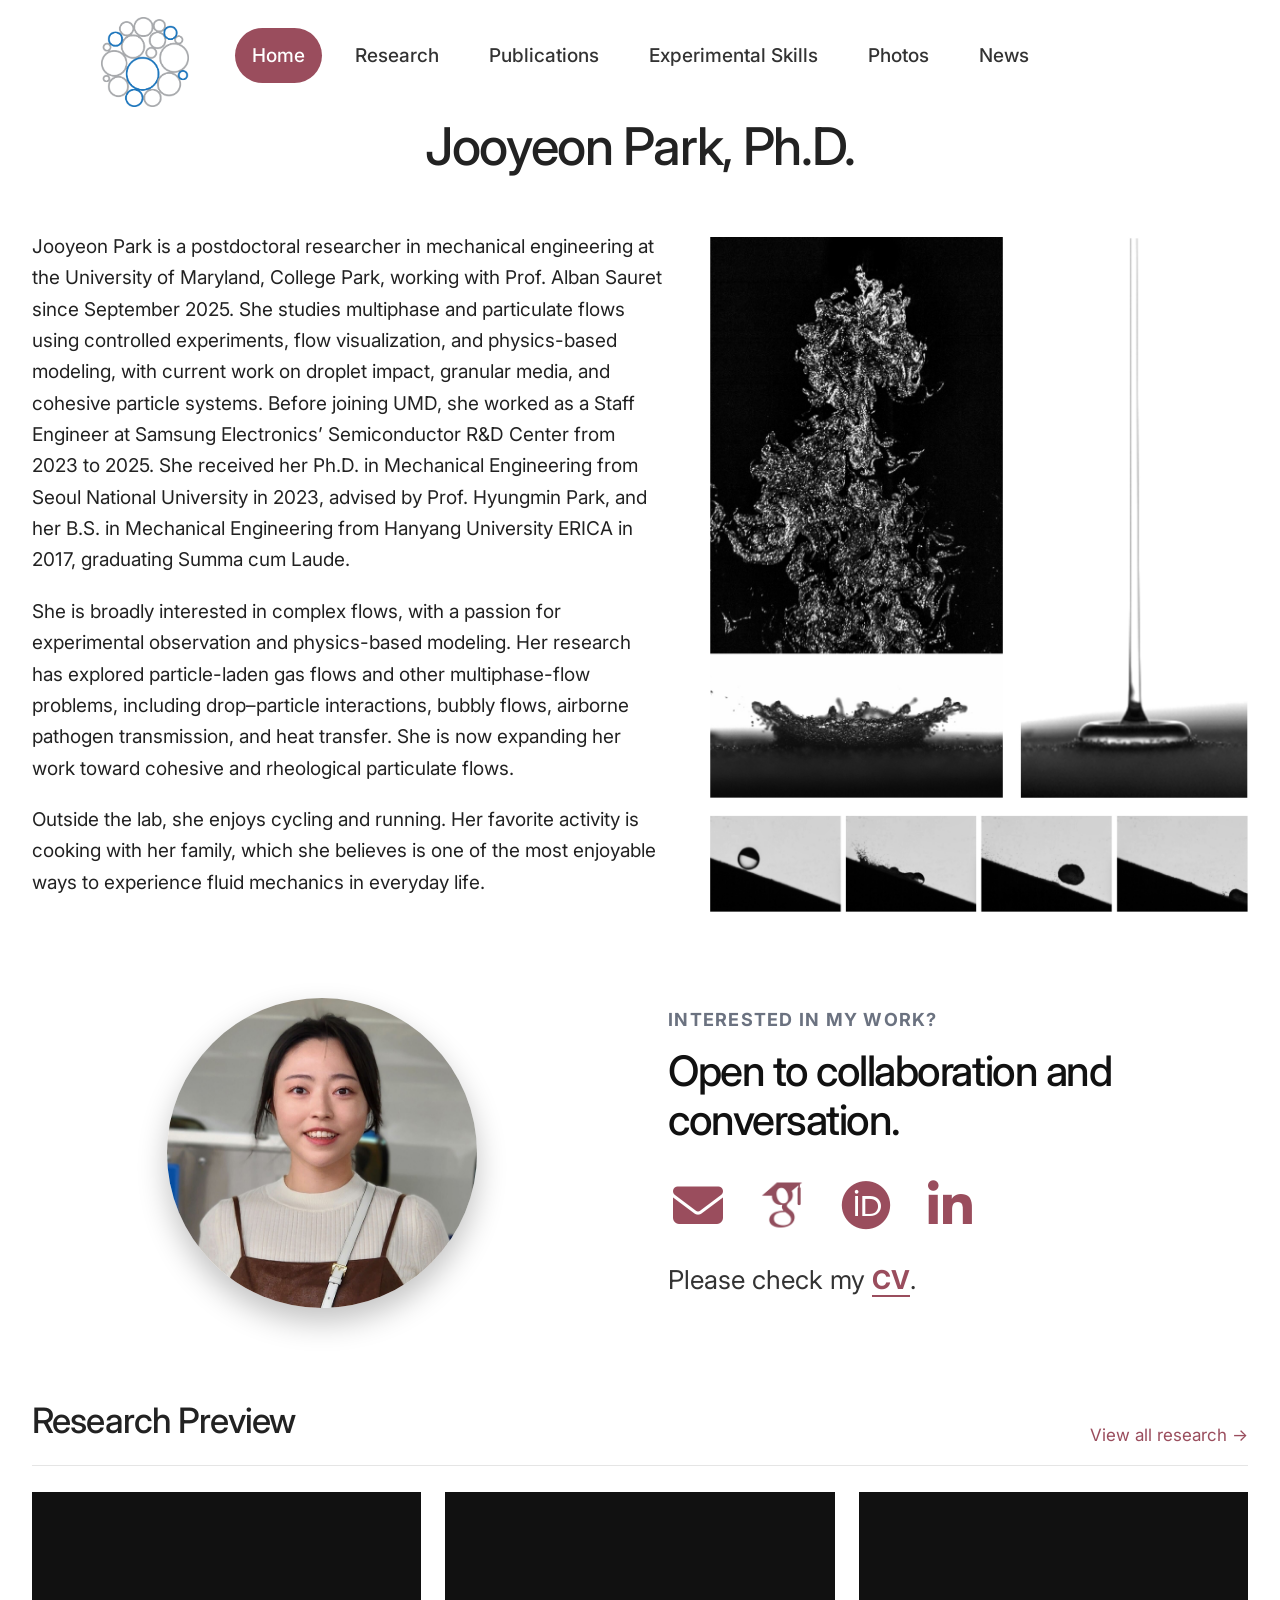
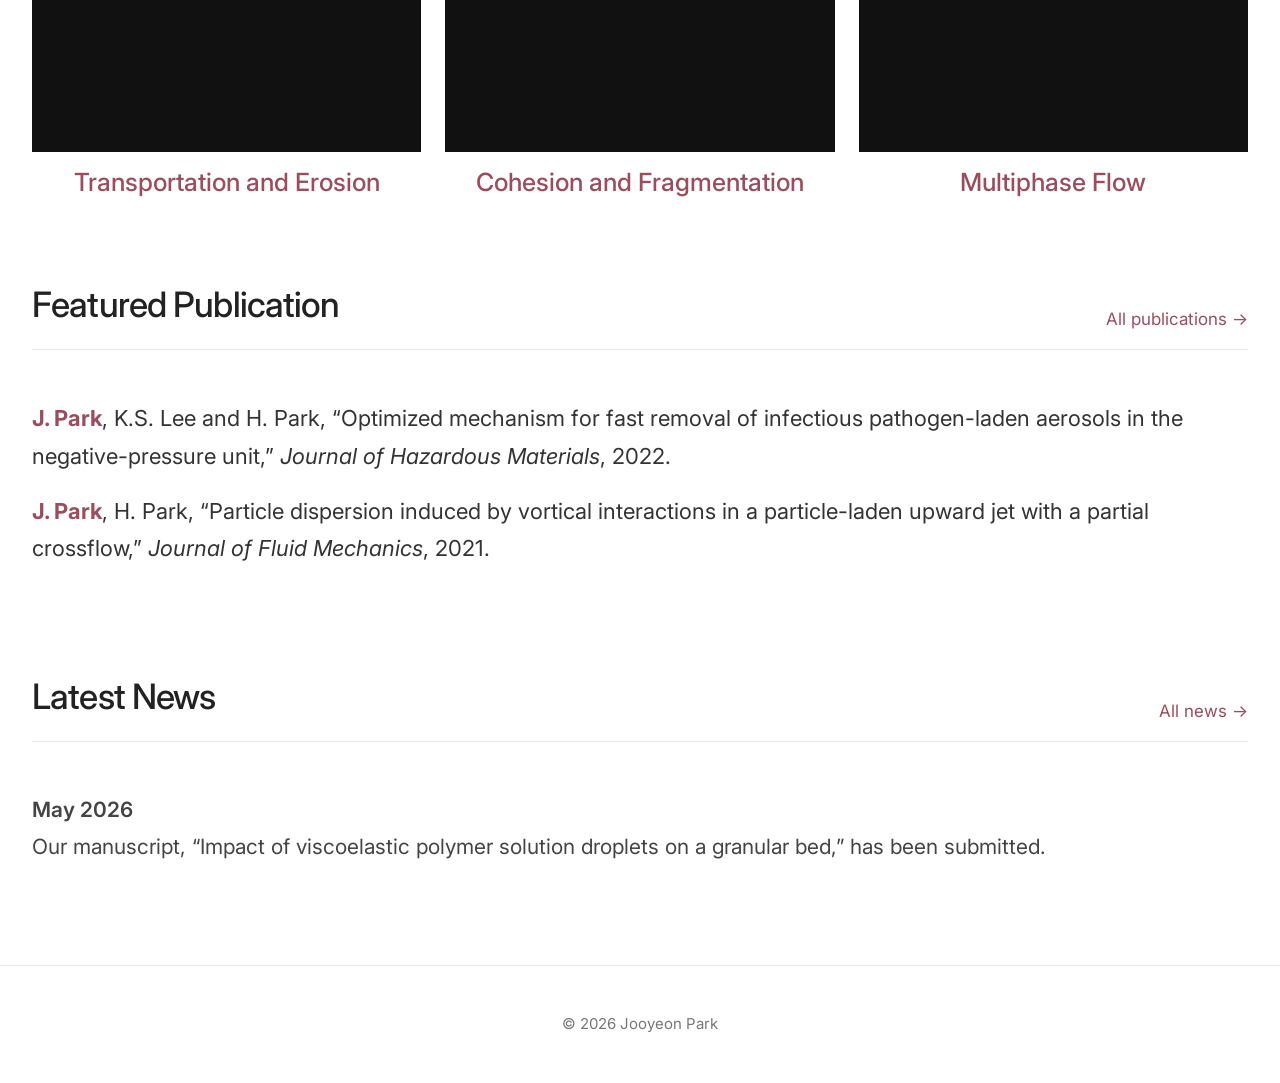
==== index.html @ 4d7eede8 "Update index.html" ====
<!DOCTYPE html>
<html lang="en">
<head>
  <meta charset="UTF-8" />
  <meta name="viewport" content="width=device-width, initial-scale=1.0" />

  <title>Jooyeon Park</title>

  <link rel="icon" type="image/png" href="./favicon.png?v=2">
  <link rel="preconnect" href="https://fonts.googleapis.com">
  <link rel="preconnect" href="https://fonts.gstatic.com" crossorigin>
  <link href="https://fonts.googleapis.com/css2?family=Inter:wght@300;400;500;600;700&display=swap" rel="stylesheet">

  <link rel="stylesheet" href="https://cdnjs.cloudflare.com/ajax/libs/font-awesome/6.5.1/css/all.min.css">
  <link rel="stylesheet" href="style.css" />
</head>

<body class="home-page">

  <nav class="navbar">
    <div class="site-logo" href="./" aria-label="Home">
      <img src="images/favicon2.png" alt="Jooyeon Park site icon">
    </div>

    <a class="active" href="index.html">Home</a>
    <a href="research/index.html">Research</a>
    <a href="publications/index.html">Publications</a>
    <a href="equipment/index.html">Experimental Skills</a>
    <a href="photos/index.html">Photos</a>
    <a href="news/index.html">News</a>
  </nav>

  <main class="page">

    <!-- Intro / Home -->
    <section class="intro-section">
      <h1>Jooyeon Park, Ph.D.</h1>

      <div class="intro-content">
        <div class="intro-text">
          <p>
            Jooyeon Park is a postdoctoral researcher in mechanical engineering at the University of Maryland, College Park, working with Prof. Alban Sauret since September 2025. She studies multiphase and particulate flows using controlled experiments, flow visualization, and physics-based modeling, with current work on droplet impact, granular media, and cohesive particle systems. Before joining UMD, she worked as a Staff Engineer at Samsung Electronics’ Semiconductor R&D Center from 2023 to 2025. She received her Ph.D. in Mechanical Engineering from Seoul National University in 2023, advised by Prof. Hyungmin Park, and her B.S. in Mechanical Engineering from Hanyang University ERICA in 2017, graduating Summa cum Laude. 
          </p>

          <p>
            She is broadly interested in complex flows, with a passion for experimental observation and physics-based modeling. Her research has explored particle-laden gas flows and other multiphase-flow problems, including drop–particle interactions, bubbly flows, airborne pathogen transmission, and heat transfer. She is now expanding her work toward cohesive and rheological particulate flows.
          </p>

          <p>
            Outside the lab, she enjoys cycling and running. Her favorite activity is cooking with her family, which she believes is one of the most enjoyable ways to experience fluid mechanics in everyday life.
          </p>
        </div>

        <div class="intro-image">
          <img src="images/first.jpg" alt="Research image collage" />
        </div>
      </div>
    </section>

    <!-- Contact / collaboration block -->
    <section class="connect-section">
      <div class="connect-photo">
        <img src="images/profile.jpg" alt="Profile photo of Jooyeon Park" />
      </div>

      <div class="connect-box">
        <p class="connect-kicker">Interested in my work?</p>
        <h2>Open to collaboration and conversation.</h2>

        <div class="connect-icons">
          <a href="mailto:jooypark@umd.edu" aria-label="Email" title="Email">
            <i class="fa-solid fa-envelope"></i>
          </a>

          <a href="https://scholar.google.com/citations?user=47e7p54AAAAJ&hl=en" target="_blank" aria-label="Google Scholar" title="Google Scholar">
            <img class="scholar-icon" src="images/google-scholar.png" alt="Google Scholar" />
          </a>

          <a href="https://orcid.org/0009-0008-8327-554X" target="_blank" aria-label="ORCID" title="ORCID">
            <i class="fa-brands fa-orcid"></i>
          </a>

          <a href="https://www.linkedin.com/in/jooyeon-park-phd-221853184/overlay/contact-info/" target="_blank" aria-label="LinkedIn" title="LinkedIn">
            <i class="fa-brands fa-linkedin-in"></i>
          </a>
        </div>

        <p class="cv-line">Please check my <a href="files/CV.pdf" target="_blank">CV</a>.</p>
      </div>
    </section>

    <!-- Research Preview -->
    <section class="section">
      <div class="section-header">
        <h2>Research Preview</h2>
        <a href="research/index.html">View all research →</a>
      </div>

      <div class="research-grid">
        <a href="research/index.html" class="research-card" aria-label="Transportation and Erosion">
          <video autoplay muted loop playsinline preload="metadata" poster="images/research1.jpg">
            <source src="videos/research1.mp4" type="video/mp4" />
          </video>
          <h3>Transportation and Erosion</h3>
        </a>

        <a href="research/index.html" class="research-card" aria-label="Cohesion and Fragmentation">
          <video autoplay muted loop playsinline preload="metadata" poster="images/research2.jpg">
            <source src="videos/research2.mp4" type="video/mp4" />
          </video>
          <h3>Cohesion and Fragmentation</h3>
        </a>

        <a href="research/index.html" class="research-card" aria-label="Multiphase Flow">
          <video autoplay muted loop playsinline preload="metadata" poster="images/research3.jpg">
            <source src="videos/research3.mp4" type="video/mp4" />
          </video>
          <h3>Multiphase Flow</h3>
        </a>
      </div>
    </section>

  <!-- Featured Publication -->
  <section class="section">
    <div class="section-header">
      <h2>Featured Publication</h2>
      <a href="publications/index.html">All publications →</a>
    </div>

    <div class="publication-box">
      <p>
        <strong class="author-highlight">J. Park</strong>, K.S. Lee and H. Park,
        “Optimized mechanism for fast removal of infectious pathogen-laden aerosols in the negative-pressure unit,”
        <em>Journal of Hazardous Materials</em>, 2022.
      </p>

      <p>
        <strong class="author-highlight">J. Park</strong>, H. Park,
        “Particle dispersion induced by vortical interactions in a particle-laden upward jet with a partial crossflow,”
        <em>Journal of Fluid Mechanics</em>, 2021.
      </p>
    </div>
  </section>

    <!-- Latest News -->
    <section class="section">
      <div class="section-header">
        <h2>Latest News</h2>
        <a href="news/index.html">All news →</a>
      </div>

      <div class="news-preview">
        <p class="news-date">May 2026</p>
        <p>Our manuscript, “Impact of viscoelastic polymer solution droplets on a granular bed,” has been submitted.</p>
      </div>
    </section>



  </main>

  <footer>
    <p>© 2026 Jooyeon Park</p>
  </footer>

</body>
</html>
---- style.css ----
* {
  box-sizing: border-box;
}

:root {
  --text: #222;
  --muted: #555;
  --light-muted: #777;
  --border: #e5e5e5;
  --link: #9A4D5D;
  --background: #ffffff;
  --accent: #9A4D5D;
  --accent-dark: #743746;
}

body {
  margin: 0;
  font-family: "Inter", "Helvetica Neue", Arial, sans-serif;
  color: var(--text);
  background: var(--background);
  line-height: 1.75;
}

a {
  color: var(--link);
  text-decoration: none;
}

a:hover {
  text-decoration: underline;
}

img {
  max-width: 100%;
  display: block;
}

/* Navigation */

.navbar {
  max-width: 1320px;
  margin: 0 auto;
  padding: 28px 32px 12px;
  display: flex;
  justify-content: center;
  align-items: center;
  flex-wrap: wrap;
  gap: 16px;
  position: relative;
}

.navbar a {
  color: #333;
  font-size: 19px;
  font-weight: 500;
  padding: 11px 17px;
  border-radius: 999px;
}

.navbar a:hover {
  background: #F3E4E8;
  color: var(--accent);
  text-decoration: none;
}

.navbar a.active {
  background: var(--accent);
  color: white;
}

/* Page */

.page {
  max-width: 1320px;
  margin: 0 auto;
  padding: 12px 32px 76px;
}

/* Intro section */

.intro-section {
  padding: 10px 0 58px;
}

.intro-section h1,
.page-title {
  text-align: center;
  font-size: 52px;
  font-weight: 500;
  margin: 0 0 54px;
  letter-spacing: -0.025em;
  line-height: 1.15;
}

.intro-content {
  display: grid;
  grid-template-columns: minmax(0, 1.08fr) minmax(300px, 0.92fr);
  gap: 46px;
  align-items: center;
}

.intro-text {
  padding-top: 0;
}

.intro-text p {
  font-size: 19px;
  color: #222;
  margin: 0 0 20px;
  text-align: left;
  line-height: 1.65;
}

.intro-image {
  display: flex;
  justify-content: center;
  align-items: center;
}

.intro-image img {
  width: 100%;
  max-width: 560px;
  height: auto;
  object-fit: contain;
}

/* Contact / collaboration block */

.connect-section {
  display: grid;
  grid-template-columns: 1fr 1fr;
  gap: 56px;
  align-items: center;
  margin: 22px 0 82px;
}

.connect-photo {
  display: flex;
  align-items: center;
  justify-content: center;
}

.connect-photo img {
  width: 310px;
  height: 310px;
  object-fit: cover;
  border-radius: 50%;
  box-shadow: 0 14px 30px rgba(0, 0, 0, 0.24);
}

.connect-box {
  background: transparent;
  padding: 0;
  border: none;
  display: flex;
  flex-direction: column;
  justify-content: center;
}

.connect-kicker {
  margin: 0 0 12px;
  font-size: 18px;
  letter-spacing: 0.07em;
  text-transform: uppercase;
  color: #6b7280;
  font-weight: 700;
}

.connect-box h2 {
  margin: 0 0 30px;
  font-size: 42px;
  font-weight: 500;
  letter-spacing: -0.035em;
  line-height: 1.16;
  color: #111;
  max-width: 620px;
}

.connect-icons {
  display: flex;
  align-items: center;
  gap: 24px;
}

.connect-icons a {
  display: inline-flex;
  align-items: center;
  justify-content: center;
  width: 60px;
  height: 60px;
  color: var(--accent);
  background: transparent;
  border: none;
  text-decoration: none;
  transition: transform 0.18s ease, color 0.18s ease, filter 0.18s ease;
}

.connect-icons a:hover {
  color: var(--accent-dark);
  transform: translateY(-2px);
  text-decoration: none;
}

.connect-icons i {
  font-size: 50px;
  width: auto;
  text-align: center;
}

/* Google Scholar image icon */

.scholar-icon {
  width: 65px;
  height: 65px;
  object-fit: contain;
  display: block;
  filter: brightness(0) saturate(100%) invert(36%) sepia(27%) saturate(876%) hue-rotate(297deg) brightness(91%) contrast(86%);
}

.connect-icons a:hover .scholar-icon {
  filter: brightness(0) saturate(100%) invert(36%) sepia(27%) saturate(876%) hue-rotate(297deg) brightness(91%) contrast(86%);
}

/* CV link below contact icons */

.cv-line {
  margin: 22px 0 0;
  font-size: 26px;
  color: #333;
}

.cv-line a {
  color: var(--accent);
  font-weight: 700;
  border-bottom: 2px solid var(--accent);
}

.cv-line a:hover {
  color: var(--accent-dark);
  border-bottom-color: var(--accent-dark);
  text-decoration: none;
}

/* Sections */

.section {
  margin-top: 74px;
}

.section-header {
  display: flex;
  justify-content: space-between;
  align-items: flex-end;
  gap: 24px;
  margin-bottom: 26px;
  border-bottom: 1px solid var(--border);
  padding-bottom: 14px;
}

.section-header h2 {
  margin: 0;
  font-size: 35px;
  font-weight: 500;
  letter-spacing: -0.025em;
}

.section-header a {
  font-size: 17px;
}

/* Research Preview */

.research-grid {
  display: grid;
  grid-template-columns: repeat(3, 1fr);
  gap: 24px;
}

.research-card {
  display: block;
  color: var(--text);
}

.research-card:hover {
  text-decoration: none;
}

.research-card video {
  width: 100%;
  height: 260px;
  object-fit: cover;
  background: #111;
  display: block;
  margin-bottom: 14px;
}

.research-card h3 {
  margin: 0;
  font-size: 25px;
  font-weight: 500;
  color: #9A4D5D;
  line-height: 1.35;
  text-align: center;
}

.research-card:hover video {
  opacity: 0.92;
}

/* Featured Publication */

.publication-box {
  padding: 24px 0;
}

.publication-box p {
  margin: 0 0 18px;
  font-size: 22px;
  color: #333;
  line-height: 1.7;
}

.publication-box p:last-child {
  margin-bottom: 0;
}

/* News */

.news-preview {
  padding: 24px 0;
}

.news-date {
  margin: 0 0 6px;
  font-size: 19px;
  font-weight: 600;
  color: #222;
}

.news-preview p {
  margin: 0;
  font-size: 21px;
  color: #444;
}

/* Footer */

footer {
  border-top: 1px solid var(--border);
  text-align: center;
  padding: 30px 20px;
  font-size: 15px;
  color: #777;
}

/* Mobile */

@media (max-width: 900px) {
  .navbar {
    gap: 10px;
  }

  .navbar a {
    font-size: 16px;
    padding: 8px 12px;
  }

  .intro-section h1,
  .page-title {
    font-size: 40px;
    margin-bottom: 36px;
  }
  
  .intro-content {
    display: flex;
    flex-direction: column;
    gap: 30px;
  }

  .intro-image {
    order: 1;
  }

  .intro-text {
    order: 2;
    padding-top: 0;
  }

  .intro-image img {
    width: 100%;
    max-width: 520px;
    height: auto;
    margin: 0 auto;
  }

  .intro-text p {
    font-size: 16px;
    text-align: left;
  }

  .connect-section {
    grid-template-columns: 1fr;
    gap: 32px;
    margin: 22px 0 62px;
  }

  .connect-photo {
    justify-content: center;
  }

  .connect-photo img {
    width: 230px;
    height: 230px;
  }

  .connect-box {
    text-align: center;
    align-items: center;
  }

  .connect-kicker {
    font-size: 15px;
  }

  .connect-box h2 {
    font-size: 30px;
    max-width: none;
  }

  .connect-icons {
    justify-content: center;
    gap: 20px;
  }

  .connect-icons a {
    width: 38px;
    height: 38px;
  }

  .connect-icons i {
    font-size: 31px;
  }

  .scholar-icon {
    width: 31px;
    height: 31px;
  }

  .cv-line {
    font-size: 18px;
  }

  .research-grid {
    grid-template-columns: 1fr;
  }

  .research-card video {
    height: 250px;
  }

  .research-card h3 {
    font-size: 20px;
  }

  .section-header {
    flex-direction: column;
    align-items: flex-start;
    gap: 8px;
  }

  .section-header h2 {
    font-size: 28px;
  }

  .references-grid {
    grid-template-columns: 1fr;
    column-gap: 0;
  }

  .reference-card h3 {
    font-size: 20px;
  }

  .reference-card h3 span {
    display: block;
    margin-left: 0;
    margin-top: 3px;
    font-size: 16px;
  }

  .reference-card p {
    font-size: 16px;
  }
}

/* Research Page */

.research-hero {
  padding: 10px 0 18px;
}

.research-page {
  max-width: 1320px;
  margin: 0 auto;
}

.research-item {
  margin-bottom: 64px;
}

.research-item-title {
  width: 100%;
  margin: 0 0 26px;
  padding: 0;
  text-align: left;
  font-size: 34px;
  font-weight: 500;
  line-height: 1.25;
  letter-spacing: -0.025em;
  color: #743746;
  background: transparent;
  border-radius: 0;
}

/* Desktop layout */

.research-item-grid {
  display: grid;
  grid-template-columns: 1fr 1fr;
  gap: 36px;
  align-items: center;
}

.research-item-grid.reverse {
  grid-template-columns: 1fr 1fr;
}

/* First item uses one-column image/text layout on desktop */

.research-item-grid.stacked {
  grid-template-columns: 1fr;
  gap: 22px;
}

.research-image {
  width: 100%;
  min-width: 0;
}

.research-image img {
  width: 100%;
  height: auto;
  max-height: none;
  object-fit: contain;
  display: block;
  border-radius: 4px;
}

.research-item-grid.stacked .research-image img {
  width: 100%;
  max-height: 520px;
  object-fit: contain;
}

.research-text {
  width: 100%;
  min-width: 0;
  padding: 0;
  border: none;
  border-radius: 0;
  background: transparent;
  display: block;
}

.research-text p {
  margin: 0;
  font-size: 22px;
  line-height: 1.7;
  color: #333;
  text-align: left;
}

.research-text p + p {
  margin-top: 22px;
}

/* First research item: keep same font size as others, only allow multiple paragraphs */

.research-transport .research-text {
  display: block;
  width: 100%;
}

.research-transport .research-text p {
  font-size: 22px;
  line-height: 1.7;
  text-align: left;
}

/* Research Page - Mobile */

@media (max-width: 900px) {
  .research-hero {
    padding: 10px 0 10px;
  }

  .research-item {
    margin-bottom: 56px;
  }

  .research-item-title {
    font-size: 28px;
    line-height: 1.25;
    margin: 0 0 18px;
    padding: 0;
    text-align: left;
  }

  .research-item-grid,
  .research-item-grid.reverse,
  .research-item-grid.stacked {
    display: flex;
    flex-direction: column;
    gap: 18px;
  }

  /* Mobile: always image first, text second */

  .research-item-grid .research-image,
  .research-item-grid.reverse .research-image,
  .research-item-grid.stacked .research-image {
    order: 1;
  }

  .research-item-grid .research-text,
  .research-item-grid.reverse .research-text,
  .research-item-grid.stacked .research-text {
    order: 2;
  }

  .research-image,
  .research-image img,
  .research-item-grid.stacked .research-image img {
    width: 100%;
  }

  .research-image img,
  .research-item-grid.stacked .research-image img {
    height: auto;
    max-height: none;
    object-fit: contain;
    display: block;
  }

  .research-text,
  .research-item-grid.stacked .research-text,
  .research-transport .research-text {
    width: 100%;
    max-width: none;
    padding: 0;
    display: block;
  }

  .research-page .research-text p,
  .research-page .research-item-grid.stacked .research-text p,
  .research-page .research-transport .research-text p {
    margin: 0;
    font-size: 16px;
    line-height: 1.7;
    text-align: left;
  }

  .research-page .research-text p + p,
  .research-page .research-transport .research-text p + p {
    margin-top: 18px;
  }
}

.author-highlight {
  color: var(--accent);
  font-weight: 700;
}

/* Publications Page */

.publication-page {
  max-width: 1320px;
}

.publication-search {
  display: grid;
  grid-template-columns: minmax(0, 1fr) 320px;
  gap: 34px;
  align-items: center;
  margin: 10px 0 44px;
}

.publication-search input {
  width: 100%;
  height: 60px;
  padding: 0 18px;
  border: 1px solid var(--border);
  border-radius: 4px;
  font-family: inherit;
  font-size: 17px;
  color: var(--text);
  outline: none;
}

.publication-search input:focus {
  border-color: var(--accent);
  box-shadow: 0 0 0 3px rgba(154, 77, 93, 0.12);
}

.publication-search input::placeholder {
  color: #a0a7b0;
}

.publication-search button {
  height: 56px;
  border: 1px solid #444;
  border-radius: 4px;
  background: #fff;
  color: #222;
  font-family: inherit;
  font-size: 16px;
  letter-spacing: 0.02em;
  cursor: pointer;
  transition: background 0.18s ease, color 0.18s ease, border-color 0.18s ease;
}

.publication-search button:hover {
  background: var(--accent);
  border-color: var(--accent);
  color: white;
}

.publication-no-results {
  margin: 34px 0;
  font-size: 20px;
  color: var(--muted);
}

.publication-section {
  margin: 58px 0 76px;
}

.publication-section-title,
.publication-year {
  margin: 0 0 34px;
  font-size: 35px;
  font-weight: 500;
  letter-spacing: -0.025em;
  line-height: 1.2;
  color: #222;
}

.publication-entry {
  display: grid;
  grid-template-columns: minmax(0, 1fr) 118px;
  gap: 34px;
  align-items: start;
  padding: 0 0 30px;
  margin: 0 0 34px;
  border-bottom: 1px solid #f0f0f0;
}

.publication-entry.no-thumb {
  grid-template-columns: minmax(0, 1fr);
  max-width: 1040px;
}

.publication-main h3 {
  margin: 0 0 8px;
  font-size: 22px;
  font-weight: 500;
  line-height: 1.45;
  color: #111;
}

.publication-authors,
.publication-venue,
.publication-note {
  margin: 0 0 7px;
  font-size: 19px;
  line-height: 1.55;
}

.publication-authors {
  color: #777;
}

.publication-venue {
  color: #555;
}

.publication-note {
  color: #777;
  font-size: 17px;
}

.publication-buttons {
  display: flex;
  flex-wrap: wrap;
  gap: 8px;
  margin-top: 12px;
}

.publication-buttons a {
  display: inline-flex;
  align-items: center;
  justify-content: center;
  min-width: 72px;
  height: 42px;
  padding: 0 18px;
  border: 1px solid #444;
  border-radius: 4px;
  color: #222;
  background: #fff;
  font-size: 13px;
  font-weight: 500;
  letter-spacing: 0.04em;
  text-transform: uppercase;
}

.publication-buttons a:hover {
  background: var(--accent);
  border-color: var(--accent);
  color: #fff;
  text-decoration: none;
}

.publication-thumb {
  justify-self: end;
  width: 150px;
  height: 150px;
  border: 1px solid var(--border);
  border-radius: 6px;
  overflow: hidden;
  background: #f7f7f7;
}

.publication-thumb img {
  width: 100%;
  height: 100%;
  object-fit: cover;
}

.conference-section {
  margin-top: 88px;
}

.conference-year {
  margin: 38px 0 18px;
  font-size: 28px;
  font-weight: 500;
  letter-spacing: -0.02em;
  color: #333;
}

.conference-entry {
  padding-bottom: 20px;
  margin-bottom: 22px;
}

.conference-entry .publication-main h3 {
  font-size: 19px;
}

[hidden] {
  display: none !important;
}

@media (max-width: 900px) {
  .publication-search {
    grid-template-columns: 1fr;
    gap: 14px;
  }

  .publication-search button {
    width: 100%;
  }

  .publication-section-title,
  .publication-year {
    font-size: 30px;
  }

  .publication-entry {
    grid-template-columns: minmax(0, 1fr) 86px;
    gap: 18px;
  }

  .publication-thumb {
    width: 82px;
    height: 82px;
  }

  .publication-main h3 {
    font-size: 20px;
  }

  .publication-authors,
  .publication-venue,
  .publication-note {
    font-size: 17px;
  }
}

@media (max-width: 560px) {
  .publication-entry {
    grid-template-columns: 1fr;
  }

  .publication-thumb {
    justify-self: start;
  }
}

/* Experimental Skills Page */

.skill-page {
  max-width: 1320px;
  margin: 0 auto;
}

.skill-grid {
  display: grid;
  grid-template-columns: repeat(2, minmax(0, 1fr));
  gap: 54px 42px;
}

.skill-card {
  min-width: 0;
}

.skill-card img {
  width: 100%;
  height: 540px;
  object-fit: cover;
  display: block;
  border-radius: 4px;
  margin-bottom: 18px;
  background: #fff;
}

.skill-card h2 {
  margin: 0 0 8px;
  font-size: 28px;
  font-weight: 500;
  line-height: 1.3;
  letter-spacing: -0.025em;
  color: #743746;
}

.skill-card p {
  margin: 0;
  font-size: 18px;
  line-height: 1.65;
  color: #333;
  text-align: left;
}

@media (max-width: 900px) {
  .skill-grid {
    grid-template-columns: 1fr;
    gap: 42px;
  }

  .skill-card img {
    height: 260px;
  }

  .skill-card h2 {
    font-size: 24px;
  }

  .skill-card p {
    font-size: 16px;
  }
}

/* Photos Page */

.photos-page {
  max-width: 1320px;
  margin: 0 auto;
}

.photo-grid {
  display: grid;
  grid-template-columns: repeat(3, minmax(0, 1fr));
  gap: 26px;
}

.photo-card {
  position: relative;
  width: 100%;
  aspect-ratio: 1 / 1;
  padding: 0;
  border: none;
  border-radius: 4px;
  overflow: hidden;
  cursor: pointer;
  background: #f7f7f7;
  display: block;
}

.photo-card img {
  width: 100%;
  height: 100%;
  object-fit: cover;
  display: block;
  transition: opacity 0.22s ease, transform 0.22s ease;
}

.photo-card-title {
  position: absolute;
  inset: 0;
  display: flex;
  align-items: center;
  justify-content: center;
  padding: 22px;
  text-align: center;
  color: #fff;
  font-size: 26px;
  font-weight: 700;
  line-height: 1.25;
  letter-spacing: -0.02em;
  opacity: 0;
  background: rgba(0, 0, 0, 0.28);
  transition: opacity 0.22s ease;
}

.photo-card:hover img,
.photo-card:focus-visible img,
.photo-card.is-active img {
  opacity: 0.52;
  transform: scale(1.02);
}

.photo-card:hover .photo-card-title,
.photo-card:focus-visible .photo-card-title,
.photo-card.is-active .photo-card-title {
  opacity: 1;
}

.photo-card:focus-visible {
  outline: 3px solid rgba(154, 77, 93, 0.45);
  outline-offset: 4px;
}

@media (max-width: 900px) {
  .photo-grid {
    grid-template-columns: repeat(2, minmax(0, 1fr));
    gap: 18px;
  }

  .photo-card-title {
    font-size: 22px;
  }
}

@media (max-width: 560px) {
  .photo-grid {
    grid-template-columns: 1fr;
  }

  .photo-card-title {
    font-size: 21px;
  }
}

/* News Page */

.news-page {
  max-width: 1320px;
  margin: 0 auto;
}

.news-list {
  display: flex;
  flex-direction: column;
  gap: 34px;
}

/* Default news item: text only, no empty image column */
.news-item {
  display: grid;
  grid-template-columns: 1fr;
  gap: 0;
  align-items: center;
  padding: 0 0 28px;
  border-bottom: 1px solid var(--border);
}

/* Use this only when the news item has an image */
.news-item.has-image {
  grid-template-columns: minmax(0, 1fr) 150px;
  gap: 28px;
}

.news-item:last-child {
  border-bottom: none;
}

.news-content h2 {
  margin: 0 0 8px;
  font-size: 24px;
  font-weight: 700;
  line-height: 1.35;
  color: #444;
  letter-spacing: -0.015em;
}

.news-content p {
  margin: 0;
  font-size: 23px;
  line-height: 1.55;
  color: #444;
}

.news-image {
  width: 150px;
  height: 110px;
  object-fit: cover;
  border-radius: 4px;
  background: #f7f7f7;
}

/* Mobile: image moves below the news text */
@media (max-width: 768px) {
  .news-item,
  .news-item.has-image {
    grid-template-columns: 1fr;
    gap: 16px;
  }

  .news-content h2 {
    font-size: 21px;
  }

  .news-content p {
    font-size: 18px;
  }

  .news-image {
    width: 100%;
    height: auto;
    max-height: 240px;
    object-fit: cover;
  }
}

/* ---------- Navbar site symbol ---------- */

.site-logo {
  position: absolute;
  left: 100px;
  top: 65%;
  transform: translateY(-50%);

  display: flex;
  align-items: center;
  justify-content: center;

  padding: 0;
  pointer-events: none;
  z-index: 1;
}

.site-logo img {
  width: 90px;
  height: 90px;
  object-fit: contain;
  display: block;
}

/* ---------- Mobile navbar symbol control ---------- */

@media (max-width: 900px) {
  .site-logo {
    display: none;
  }

  body.home-page .site-logo {
    position: static;
    transform: none;
    flex-basis: 100%;
    display: flex;
    justify-content: center;
    margin-bottom: 4px;
    pointer-events: none;
  }

  body.home-page .site-logo img {
    width: 72px;
    height: 72px;
  }
}
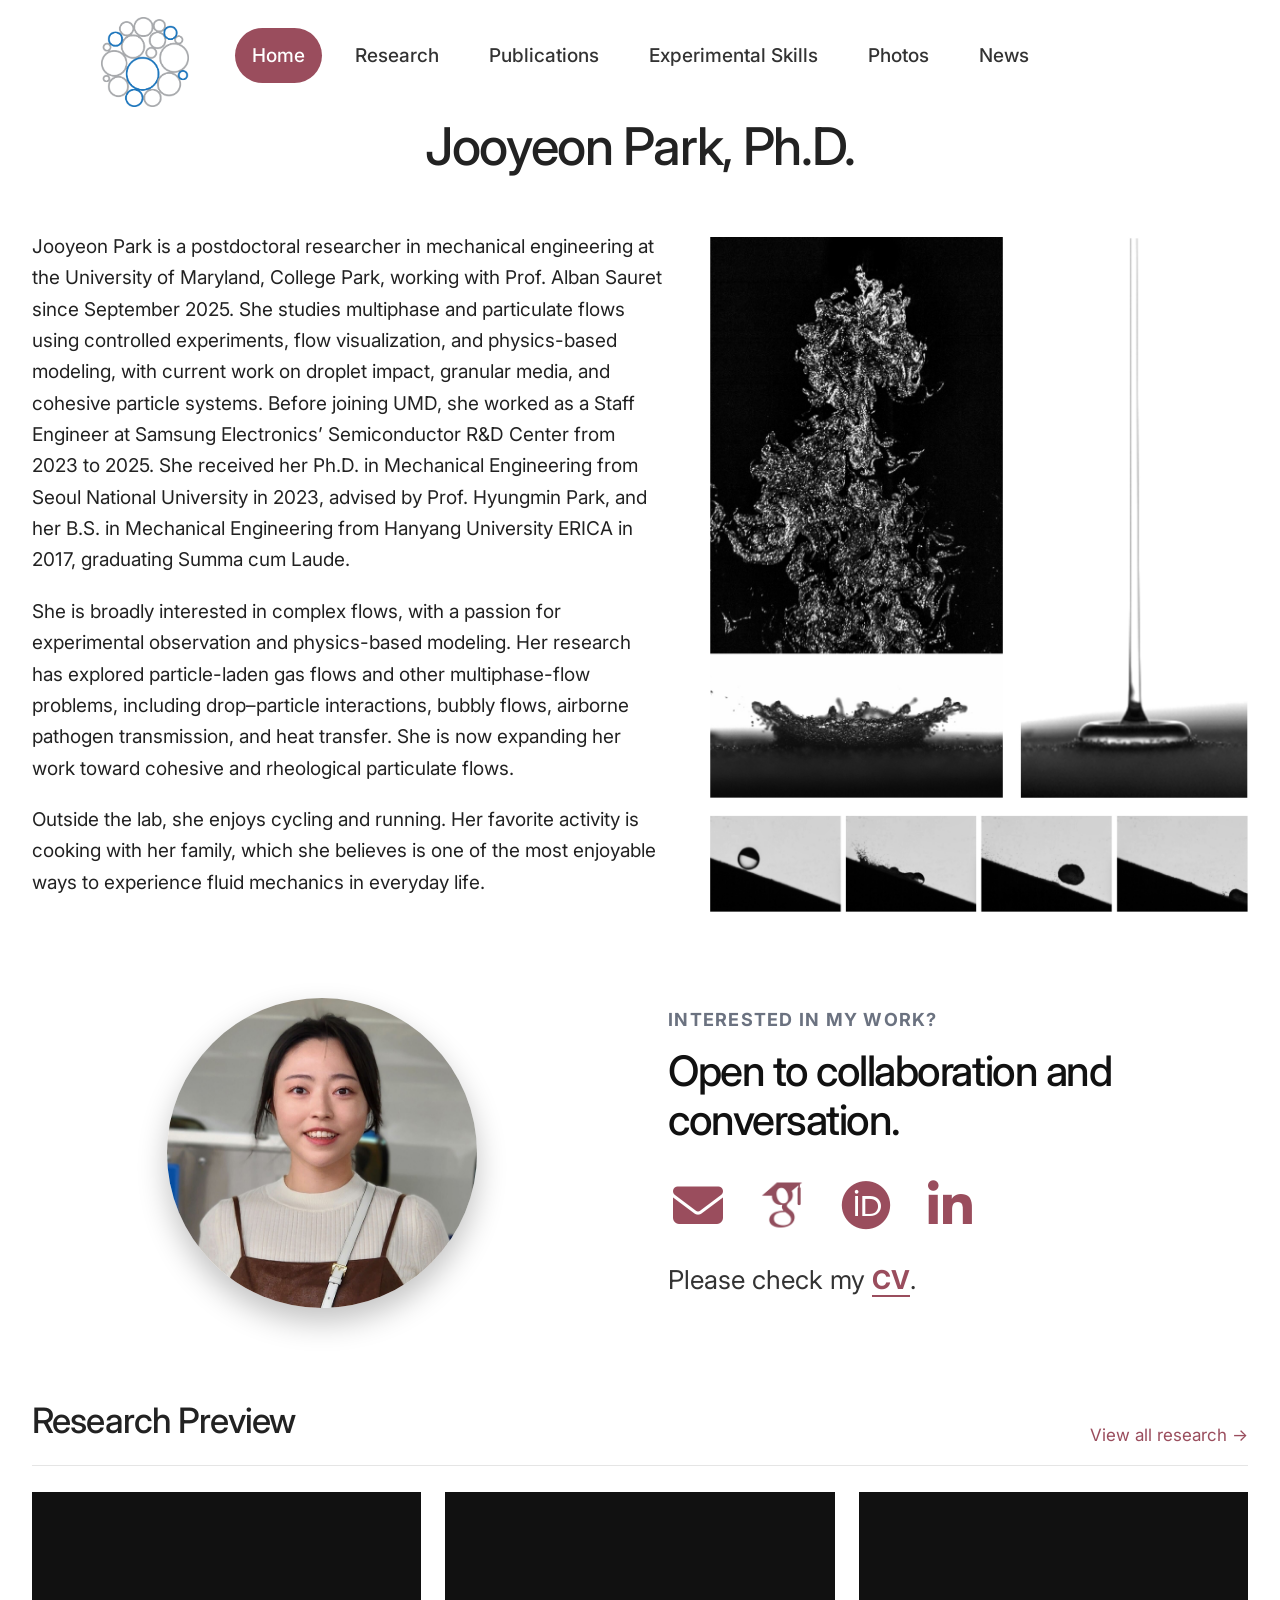
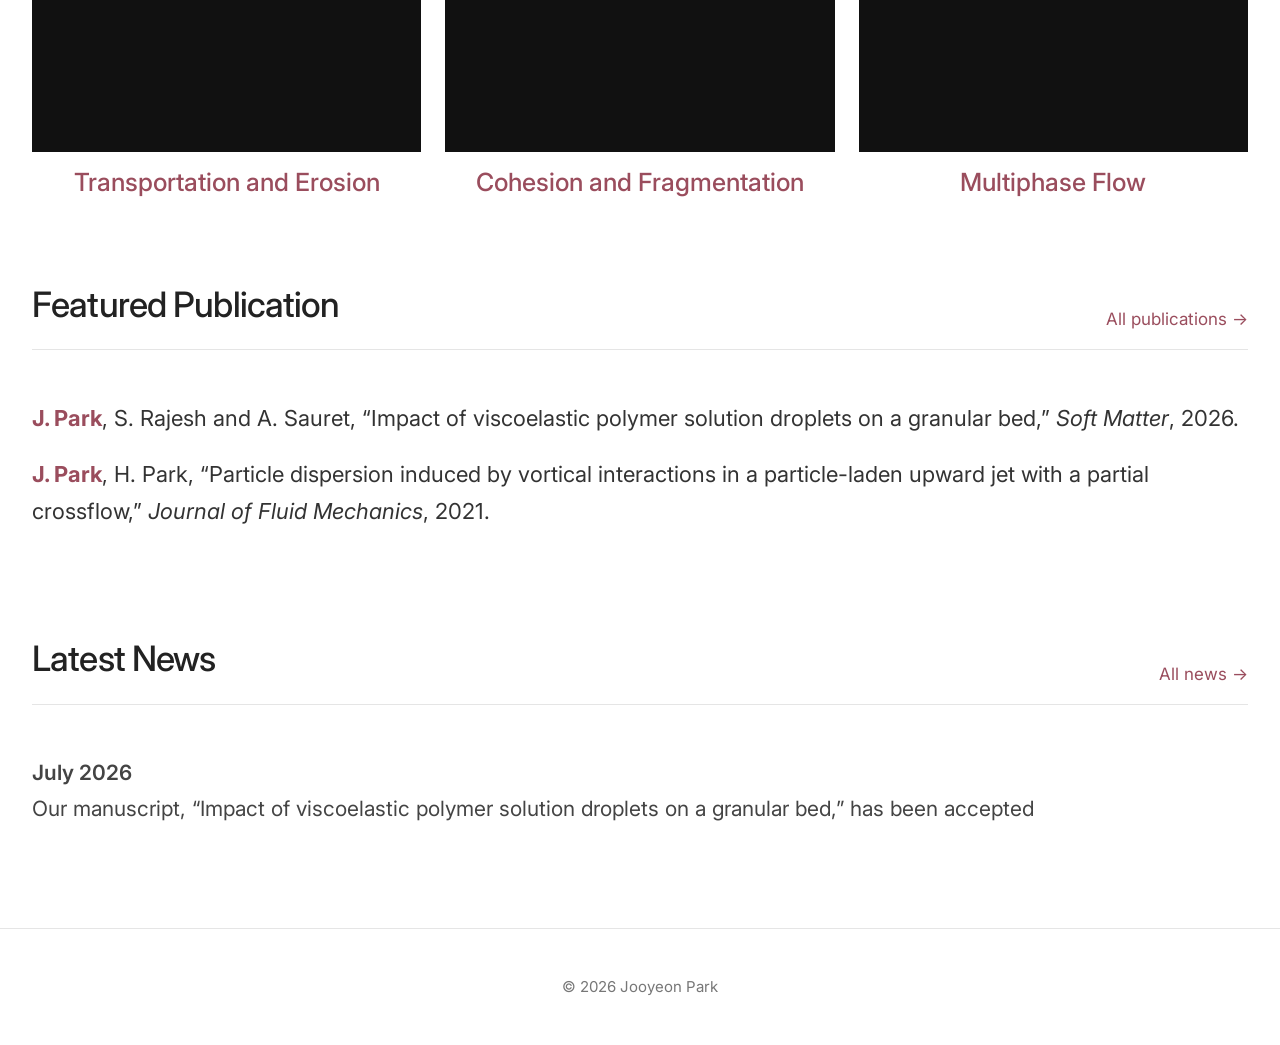
==== commit 9d5bb4cb: "Update index.html" ====
--- a/index.html
+++ b/index.html
@@ -129,9 +129,9 @@
 
     <div class="publication-box">
       <p>
-        <strong class="author-highlight">J. Park</strong>, K.S. Lee and H. Park,
-        “Optimized mechanism for fast removal of infectious pathogen-laden aerosols in the negative-pressure unit,”
-        <em>Journal of Hazardous Materials</em>, 2022.
+        <strong class="author-highlight">J. Park</strong>, S. Rajesh and A. Sauret,
+        “Impact of viscoelastic polymer solution droplets on a granular bed,”
+        <em>Soft Matter</em>, 2026.
       </p>
 
       <p>
@@ -150,8 +150,8 @@
       </div>
 
       <div class="news-preview">
-        <p class="news-date">May 2026</p>
-        <p>Our manuscript, “Impact of viscoelastic polymer solution droplets on a granular bed,” has been submitted.</p>
+        <p class="news-date">July 2026</p>
+        <p>Our manuscript, “Impact of viscoelastic polymer solution droplets on a granular bed,” has been accepted</p>
       </div>
     </section>
 
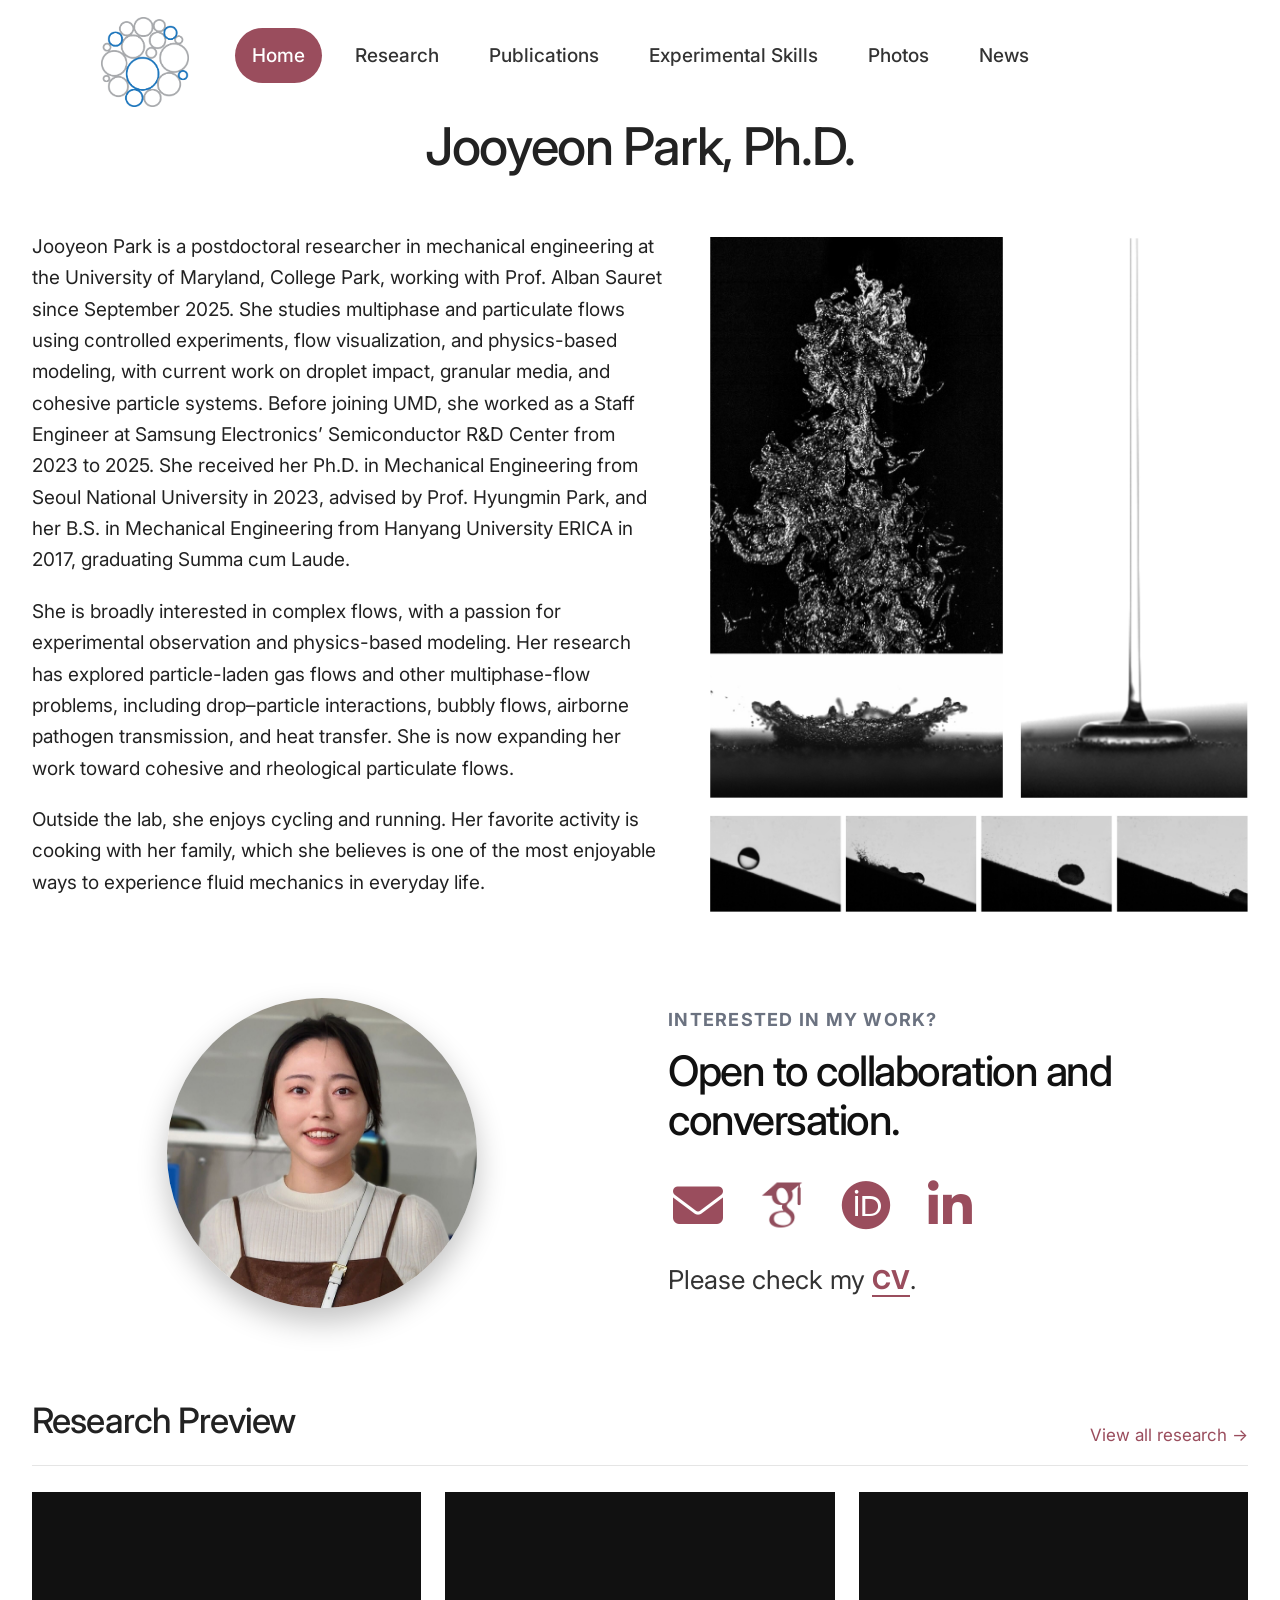
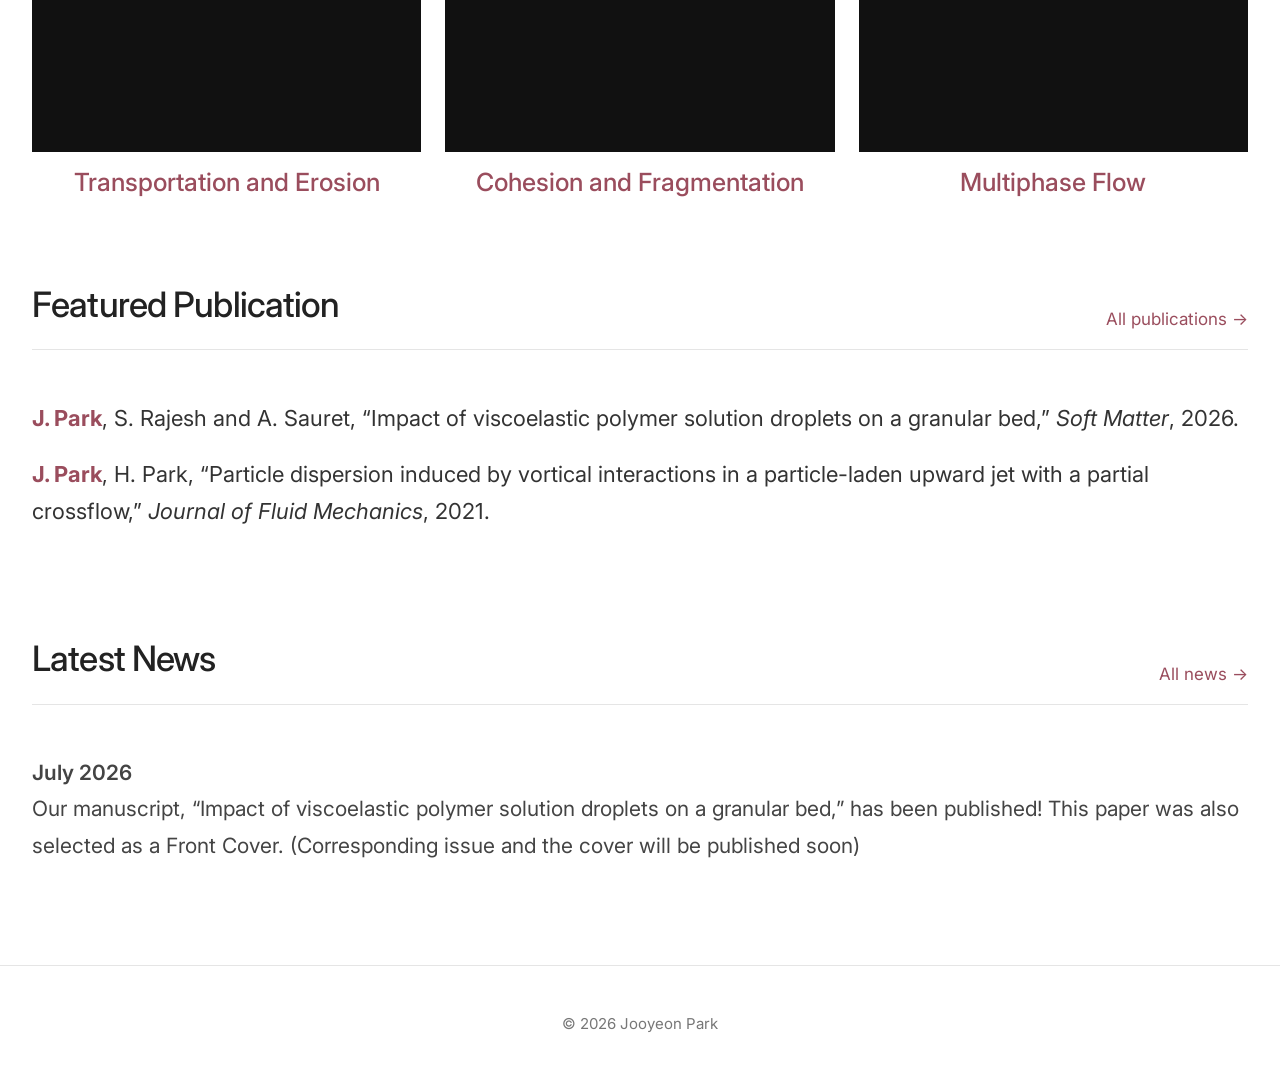
==== commit db7736c0: "Update index.html" ====
--- a/index.html
+++ b/index.html
@@ -151,7 +151,7 @@
 
       <div class="news-preview">
         <p class="news-date">July 2026</p>
-        <p>Our manuscript, “Impact of viscoelastic polymer solution droplets on a granular bed,” has been accepted</p>
+        <p>Our manuscript, “Impact of viscoelastic polymer solution droplets on a granular bed,” has been published! This paper was also selected as a Front Cover. (Corresponding issue and the cover will be published soon)</p>
       </div>
     </section>
 
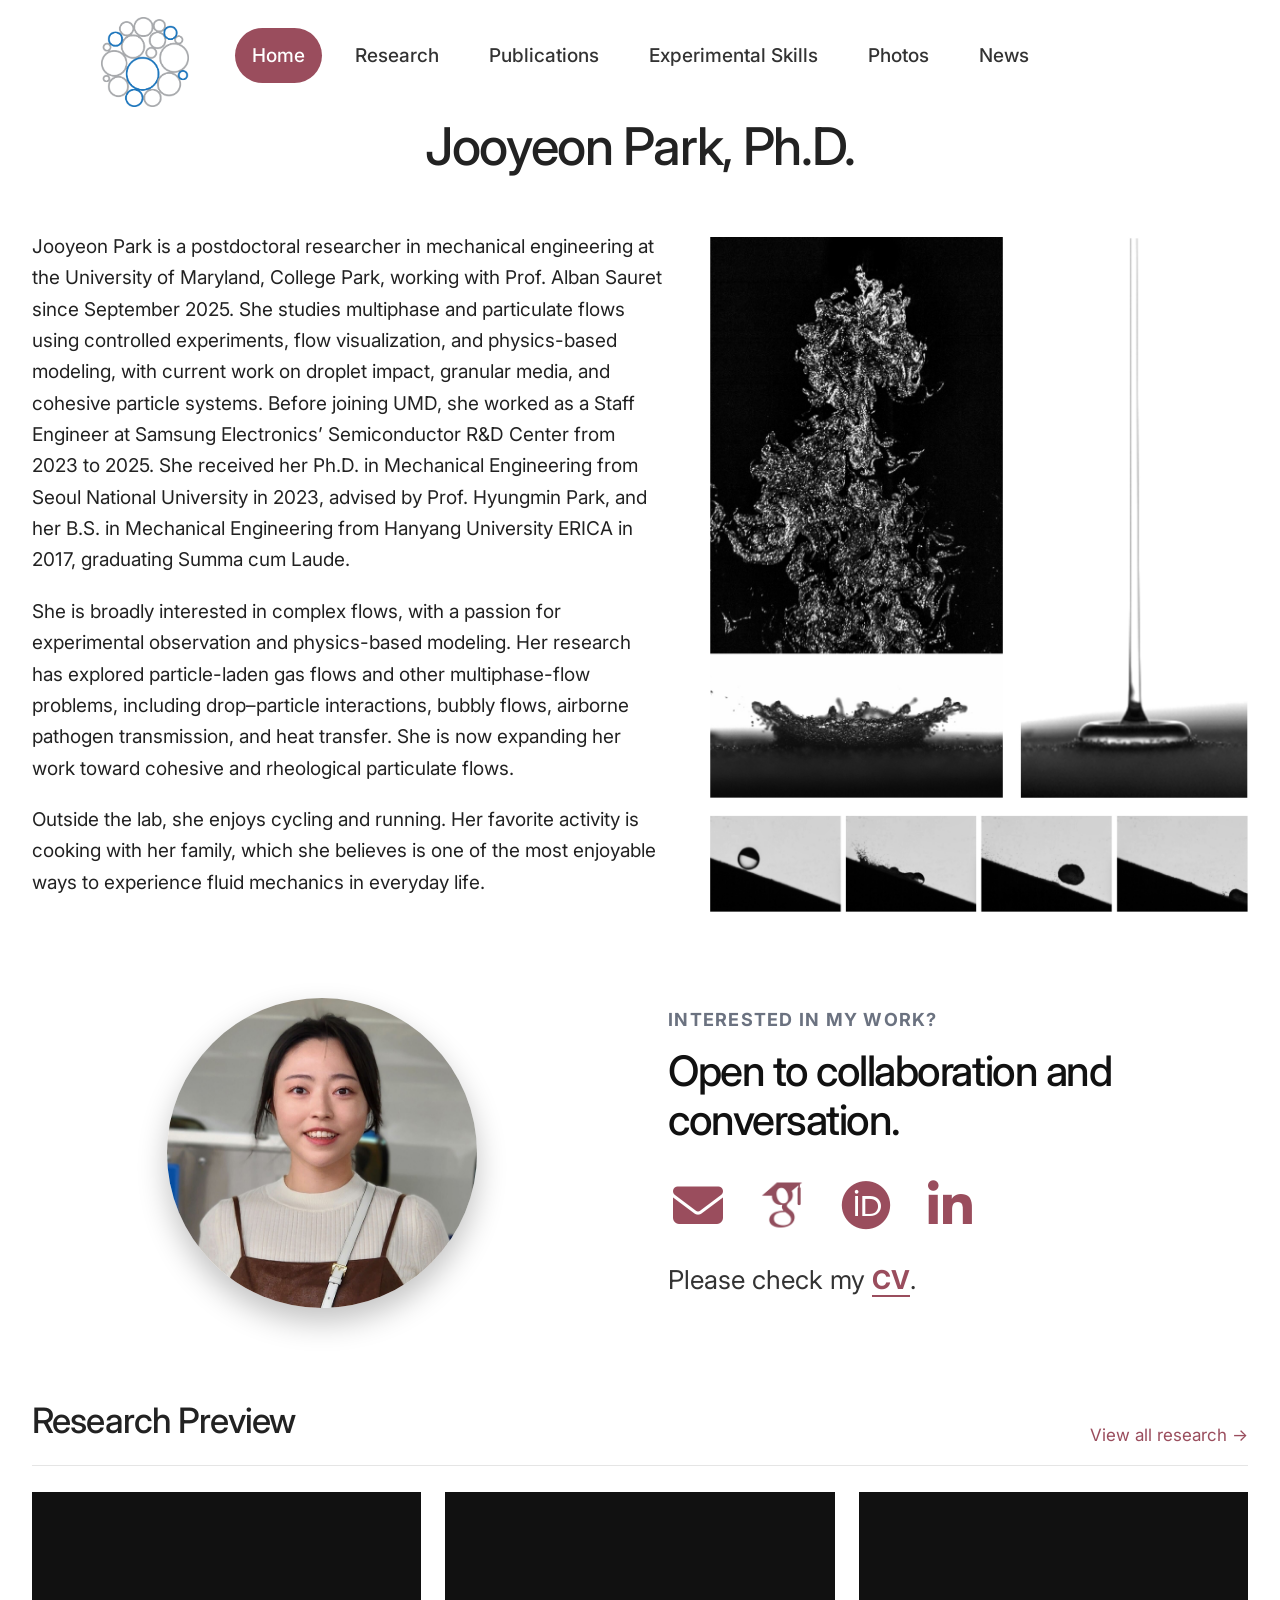
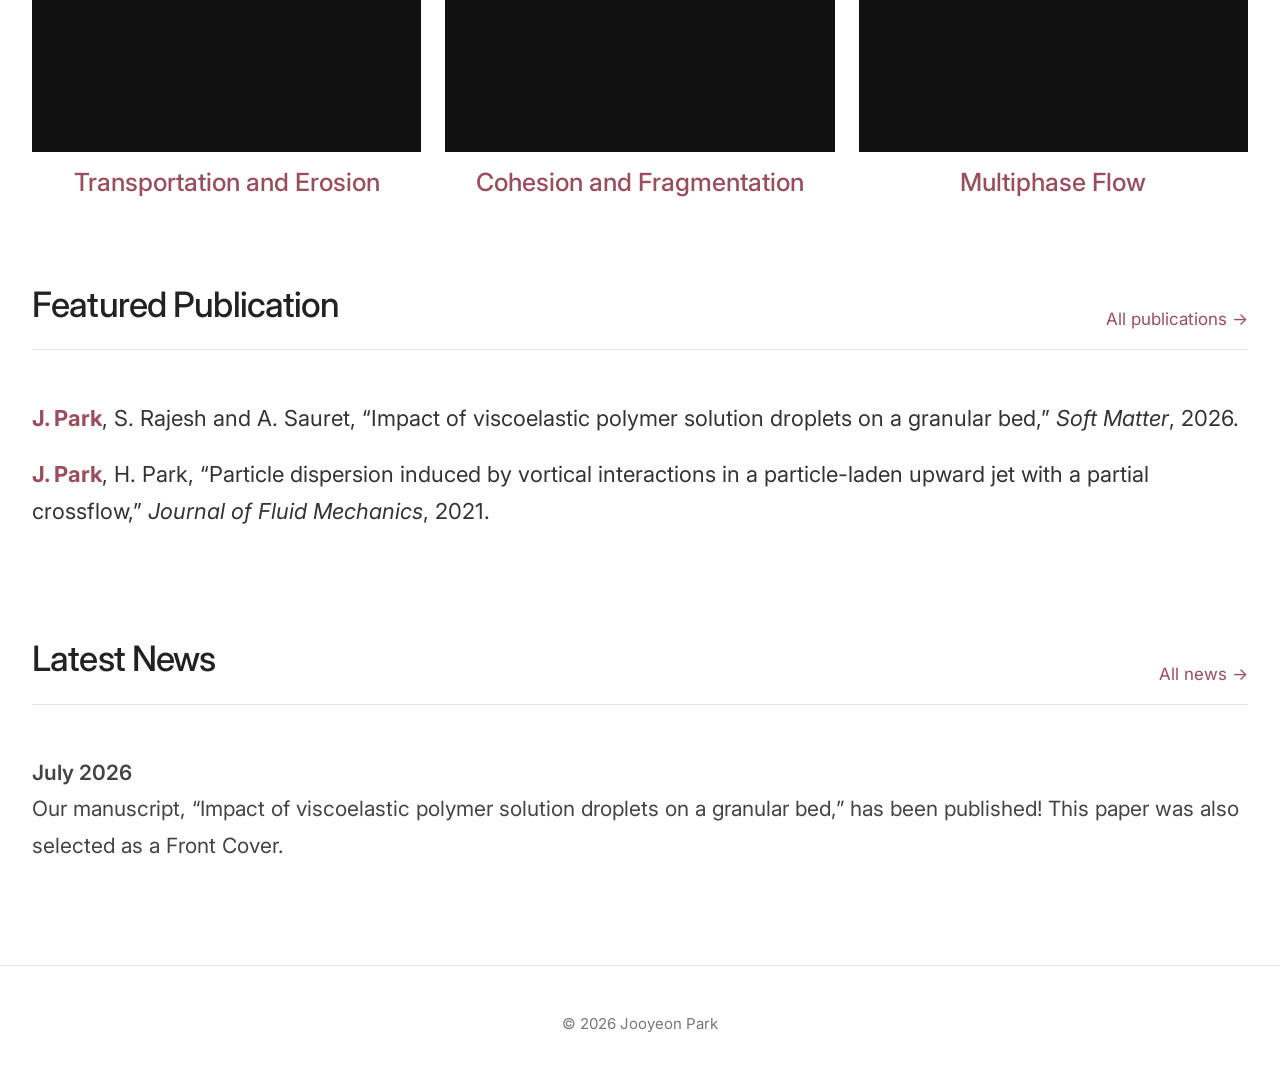
==== commit fe9e5ce8: "Update index.html" ====
--- a/index.html
+++ b/index.html
@@ -151,7 +151,7 @@
 
       <div class="news-preview">
         <p class="news-date">July 2026</p>
-        <p>Our manuscript, “Impact of viscoelastic polymer solution droplets on a granular bed,” has been published! This paper was also selected as a Front Cover. (Corresponding issue and the cover will be published soon)</p>
+        <p>Our manuscript, “Impact of viscoelastic polymer solution droplets on a granular bed,” has been published! This paper was also selected as a Front Cover.</p>
       </div>
     </section>
 
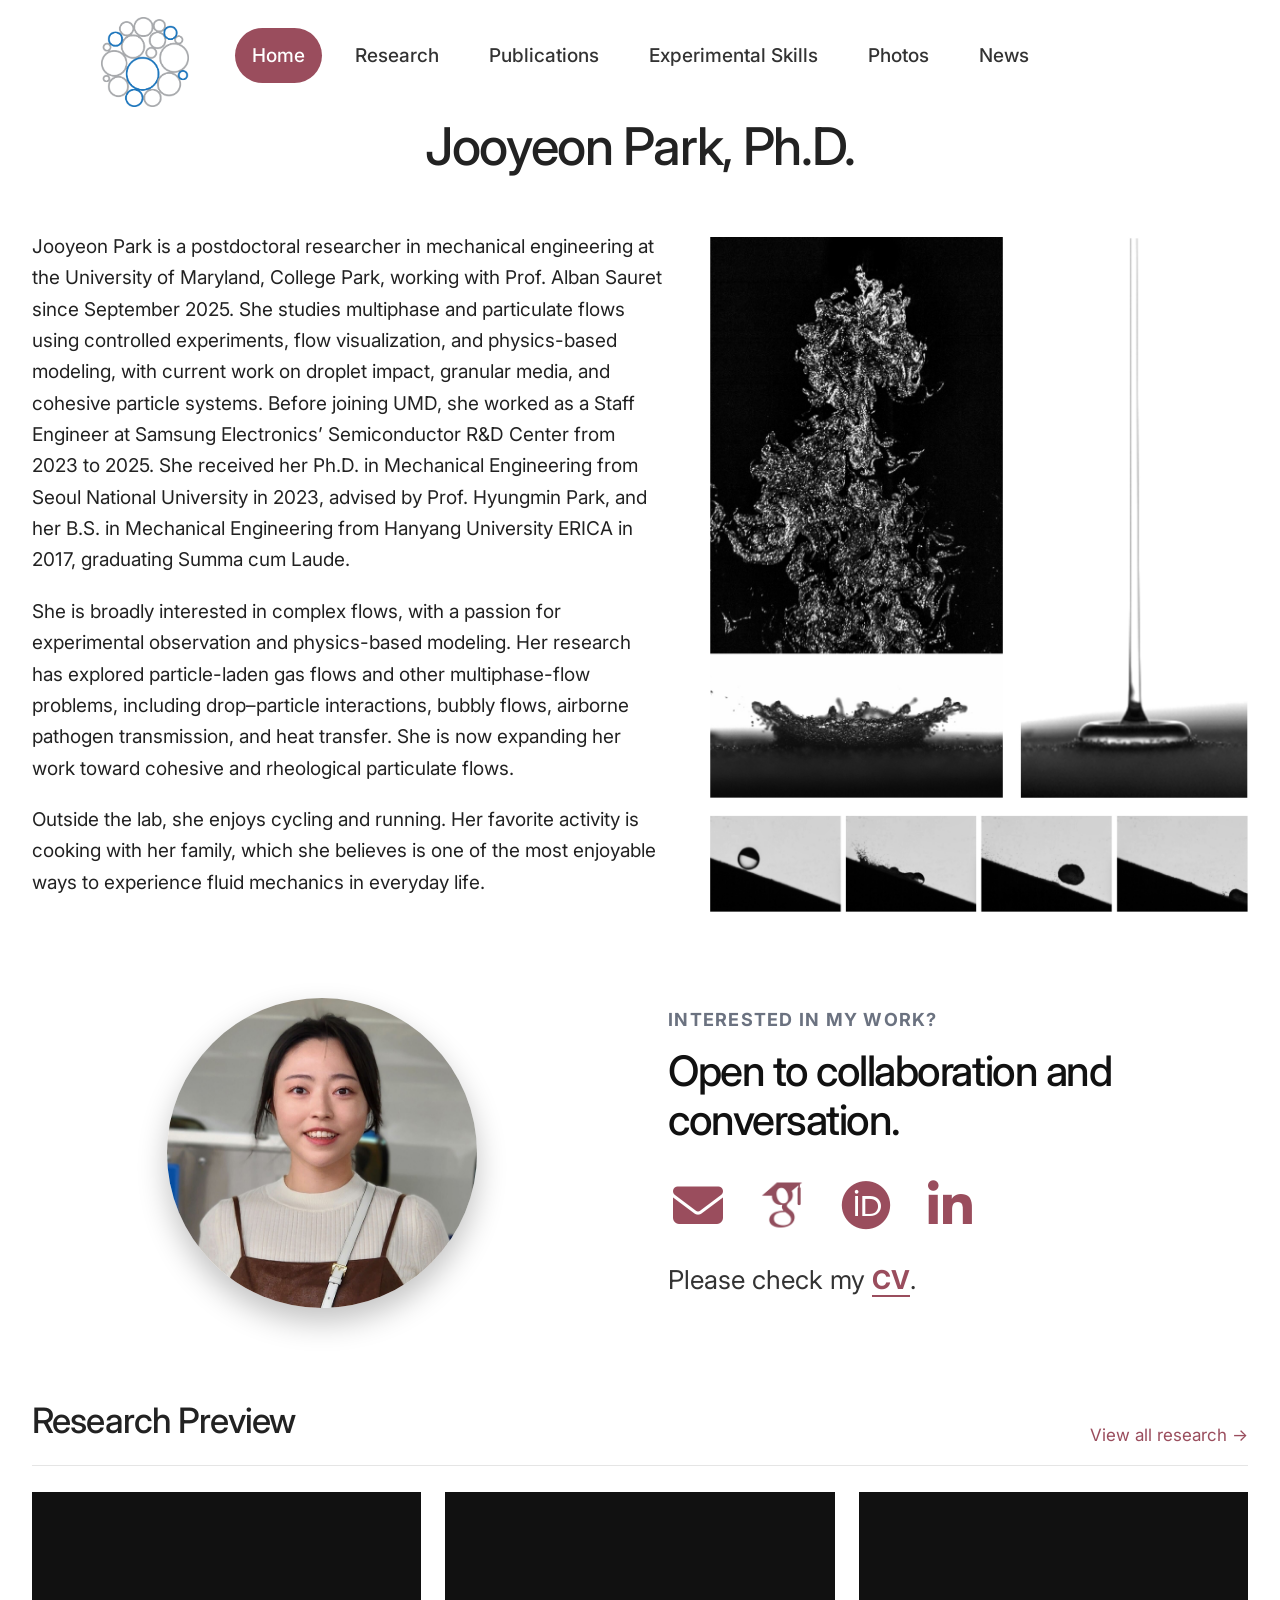
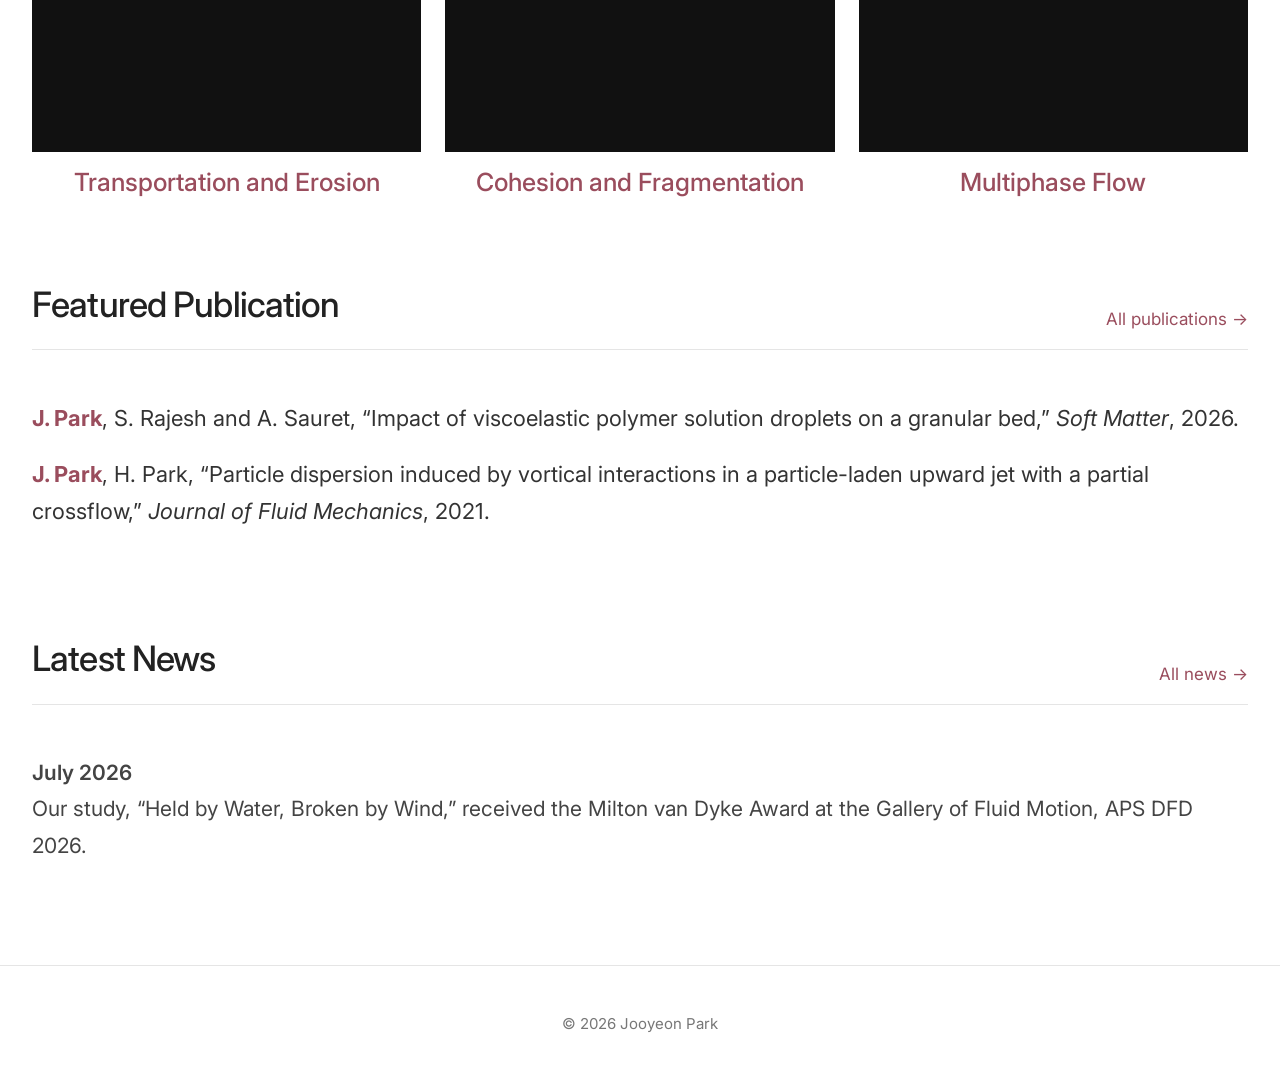
==== commit 92a4669e: "Update index.html" ====
--- a/index.html
+++ b/index.html
@@ -80,12 +80,12 @@
             <i class="fa-brands fa-orcid"></i>
           </a>
 
-          <a href="https://www.linkedin.com/in/jooyeon-park-phd-221853184/overlay/contact-info/" target="_blank" aria-label="LinkedIn" title="LinkedIn">
+          <a href="linkedin.com/in/jooyeon-park-221853184" target="_blank" aria-label="LinkedIn" title="LinkedIn">
             <i class="fa-brands fa-linkedin-in"></i>
           </a>
         </div>
 
-        <p class="cv-line">Please check my <a href="files/CV.pdf" target="_blank">CV</a>.</p>
+        <p class="cv-line">Please check my <a href="files/JPark_Academic_CV.pdf" target="_blank">CV</a>.</p>
       </div>
     </section>
 
@@ -151,7 +151,7 @@
 
       <div class="news-preview">
         <p class="news-date">July 2026</p>
-        <p>Our manuscript, “Impact of viscoelastic polymer solution droplets on a granular bed,” has been published! This paper was also selected as a Front Cover.</p>
+        <p>Our study, “Held by Water, Broken by Wind,” received the Milton van Dyke Award at the Gallery of Fluid Motion, APS DFD 2026.</p>
       </div>
     </section>
 
--- a/style.css
+++ b/style.css
@@ -35,7 +35,10 @@
   display: block;
 }
 
+
+/* ====================================================== */
 /* Navigation */
+/* ====================================================== */
 
 .navbar {
   max-width: 1320px;
@@ -68,7 +71,10 @@
   color: white;
 }
 
+
+/* ====================================================== */
 /* Page */
+/* ====================================================== */
 
 .page {
   max-width: 1320px;
@@ -76,7 +82,10 @@
   padding: 12px 32px 76px;
 }
 
+
+/* ====================================================== */
 /* Intro section */
+/* ====================================================== */
 
 .intro-section {
   padding: 10px 0 58px;
@@ -124,7 +133,10 @@
   object-fit: contain;
 }
 
+
+/* ====================================================== */
 /* Contact / collaboration block */
+/* ====================================================== */
 
 .connect-section {
   display: grid;
@@ -207,6 +219,7 @@
   text-align: center;
 }
 
+
 /* Google Scholar image icon */
 
 .scholar-icon {
@@ -221,7 +234,8 @@
   filter: brightness(0) saturate(100%) invert(36%) sepia(27%) saturate(876%) hue-rotate(297deg) brightness(91%) contrast(86%);
 }
 
-/* CV link below contact icons */
+
+/* CV link */
 
 .cv-line {
   margin: 22px 0 0;
@@ -241,7 +255,10 @@
   text-decoration: none;
 }
 
+
+/* ====================================================== */
 /* Sections */
+/* ====================================================== */
 
 .section {
   margin-top: 74px;
@@ -268,7 +285,10 @@
   font-size: 17px;
 }
 
+
+/* ====================================================== */
 /* Research Preview */
+/* ====================================================== */
 
 .research-grid {
   display: grid;
@@ -307,7 +327,10 @@
   opacity: 0.92;
 }
 
+
+/* ====================================================== */
 /* Featured Publication */
+/* ====================================================== */
 
 .publication-box {
   padding: 24px 0;
@@ -324,7 +347,10 @@
   margin-bottom: 0;
 }
 
-/* News */
+
+/* ====================================================== */
+/* Home News Preview */
+/* ====================================================== */
 
 .news-preview {
   padding: 24px 0;
@@ -343,7 +369,10 @@
   color: #444;
 }
 
+
+/* ====================================================== */
 /* Footer */
+/* ====================================================== */
 
 footer {
   border-top: 1px solid var(--border);
@@ -353,9 +382,13 @@
   color: #777;
 }
 
-/* Mobile */
+
+/* ====================================================== */
+/* General Mobile */
+/* ====================================================== */
 
 @media (max-width: 900px) {
+
   .navbar {
     gap: 10px;
   }
@@ -370,7 +403,7 @@
     font-size: 40px;
     margin-bottom: 36px;
   }
-  
+
   .intro-content {
     display: flex;
     flex-direction: column;
@@ -493,7 +526,10 @@
   }
 }
 
+
+/* ====================================================== */
 /* Research Page */
+/* ====================================================== */
 
 .research-hero {
   padding: 10px 0 18px;
@@ -522,7 +558,8 @@
   border-radius: 0;
 }
 
-/* Desktop layout */
+
+/* Desktop research layout */
 
 .research-item-grid {
   display: grid;
@@ -534,8 +571,6 @@
 .research-item-grid.reverse {
   grid-template-columns: 1fr 1fr;
 }
-
-/* First item uses one-column image/text layout on desktop */
 
 .research-item-grid.stacked {
   grid-template-columns: 1fr;
@@ -584,8 +619,6 @@
   margin-top: 22px;
 }
 
-/* First research item: keep same font size as others, only allow multiple paragraphs */
-
 .research-transport .research-text {
   display: block;
   width: 100%;
@@ -597,9 +630,11 @@
   text-align: left;
 }
 
-/* Research Page - Mobile */
+
+/* Research mobile */
 
 @media (max-width: 900px) {
+
   .research-hero {
     padding: 10px 0 10px;
   }
@@ -623,8 +658,6 @@
     flex-direction: column;
     gap: 18px;
   }
-
-  /* Mobile: always image first, text second */
 
   .research-item-grid .research-image,
   .research-item-grid.reverse .research-image,
@@ -676,12 +709,16 @@
   }
 }
 
+
 .author-highlight {
   color: var(--accent);
   font-weight: 700;
 }
 
+
+/* ====================================================== */
 /* Publications Page */
+/* ====================================================== */
 
 .publication-page {
   max-width: 1320px;
@@ -871,7 +908,9 @@
   display: none !important;
 }
 
+
 @media (max-width: 900px) {
+
   .publication-search {
     grid-template-columns: 1fr;
     gap: 14px;
@@ -907,7 +946,9 @@
   }
 }
 
+
 @media (max-width: 560px) {
+
   .publication-entry {
     grid-template-columns: 1fr;
   }
@@ -917,7 +958,10 @@
   }
 }
 
+
+/* ====================================================== */
 /* Experimental Skills Page */
+/* ====================================================== */
 
 .skill-page {
   max-width: 1320px;
@@ -961,7 +1005,9 @@
   text-align: left;
 }
 
+
 @media (max-width: 900px) {
+
   .skill-grid {
     grid-template-columns: 1fr;
     gap: 42px;
@@ -980,7 +1026,10 @@
   }
 }
 
+
+/* ====================================================== */
 /* Photos Page */
+/* ====================================================== */
 
 .photos-page {
   max-width: 1320px;
@@ -1050,7 +1099,9 @@
   outline-offset: 4px;
 }
 
+
 @media (max-width: 900px) {
+
   .photo-grid {
     grid-template-columns: repeat(2, minmax(0, 1fr));
     gap: 18px;
@@ -1061,7 +1112,9 @@
   }
 }
 
+
 @media (max-width: 560px) {
+
   .photo-grid {
     grid-template-columns: 1fr;
   }
@@ -1071,7 +1124,10 @@
   }
 }
 
+
+/* ====================================================== */
 /* News Page */
+/* ====================================================== */
 
 .news-page {
   max-width: 1320px;
@@ -1084,24 +1140,20 @@
   gap: 34px;
 }
 
-/* Default news item: text only, no empty image column */
 .news-item {
-  display: grid;
-  grid-template-columns: 1fr;
-  gap: 0;
-  align-items: center;
+  display: block;
+  width: 100%;
   padding: 0 0 28px;
   border-bottom: 1px solid var(--border);
 }
 
-/* Use this only when the news item has an image */
-.news-item.has-image {
-  grid-template-columns: minmax(0, 1fr) 150px;
-  gap: 28px;
-}
-
 .news-item:last-child {
   border-bottom: none;
+}
+
+.news-content {
+  display: block;
+  width: 100%;
 }
 
 .news-content h2 {
@@ -1114,27 +1166,91 @@
 }
 
 .news-content p {
+  width: 100%;
   margin: 0;
   font-size: 23px;
   line-height: 1.55;
   color: #444;
 }
 
-.news-image {
-  width: 150px;
-  height: 110px;
+
+/* ------------------------------------------------------ */
+/* Normal single News image */
+/* Exactly 50% of the text/content width */
+/* ------------------------------------------------------ */
+
+.news-single-image {
+  display: block !important;
+  width: 50% !important;
+  max-width: none !important;
+  height: auto !important;
+  margin: 24px auto 0 !important;
+  object-fit: contain;
+  border-radius: 4px;
+}
+
+
+/* ------------------------------------------------------ */
+/* YouTube */
+/* ------------------------------------------------------ */
+
+.youtube-video {
+  width: 70%;
+  max-width: 850px;
+  aspect-ratio: 16 / 9;
+  margin: 24px auto 0;
+}
+
+.youtube-video iframe {
+  display: block;
+  width: 100%;
+  height: 100%;
+  border: 0;
+  border-radius: 8px;
+}
+
+
+/* ------------------------------------------------------ */
+/* GFM horizontal photo gallery */
+/* ------------------------------------------------------ */
+
+.news-gallery {
+  display: flex;
+  gap: 16px;
+
+  width: 100%;
+
+  overflow-x: auto;
+  overflow-y: hidden;
+
+  margin-top: 24px;
+  padding-bottom: 8px;
+
+  scroll-behavior: smooth;
+  scroll-snap-type: x mandatory;
+
+  -webkit-overflow-scrolling: touch;
+}
+
+.news-gallery img {
+  flex: 0 0 70%;
+  width: auto;
+  max-width: 700px;
+  height: 360px;
+
   object-fit: cover;
-  border-radius: 4px;
-  background: #f7f7f7;
-}
-
-/* Mobile: image moves below the news text */
+
+  border-radius: 8px;
+
+  scroll-snap-align: start;
+}
+
+
+/* ------------------------------------------------------ */
+/* News mobile */
+/* ------------------------------------------------------ */
+
 @media (max-width: 768px) {
-  .news-item,
-  .news-item.has-image {
-    grid-template-columns: 1fr;
-    gap: 16px;
-  }
 
   .news-content h2 {
     font-size: 21px;
@@ -1144,15 +1260,27 @@
     font-size: 18px;
   }
 
-  .news-image {
+  .news-single-image {
+    width: 50% !important;
+    max-width: none !important;
+  }
+
+  .youtube-video {
     width: 100%;
-    height: auto;
-    max-height: 240px;
-    object-fit: cover;
-  }
-}
-
-/* ---------- Navbar site symbol ---------- */
+    max-width: none;
+  }
+
+  .news-gallery img {
+    flex: 0 0 85%;
+    max-width: none;
+    height: 250px;
+  }
+}
+
+
+/* ====================================================== */
+/* Navbar site symbol */
+/* ====================================================== */
 
 .site-logo {
   position: absolute;
@@ -1176,9 +1304,11 @@
   display: block;
 }
 
-/* ---------- Mobile navbar symbol control ---------- */
+
+/* Mobile navbar symbol */
 
 @media (max-width: 900px) {
+
   .site-logo {
     display: none;
   }
